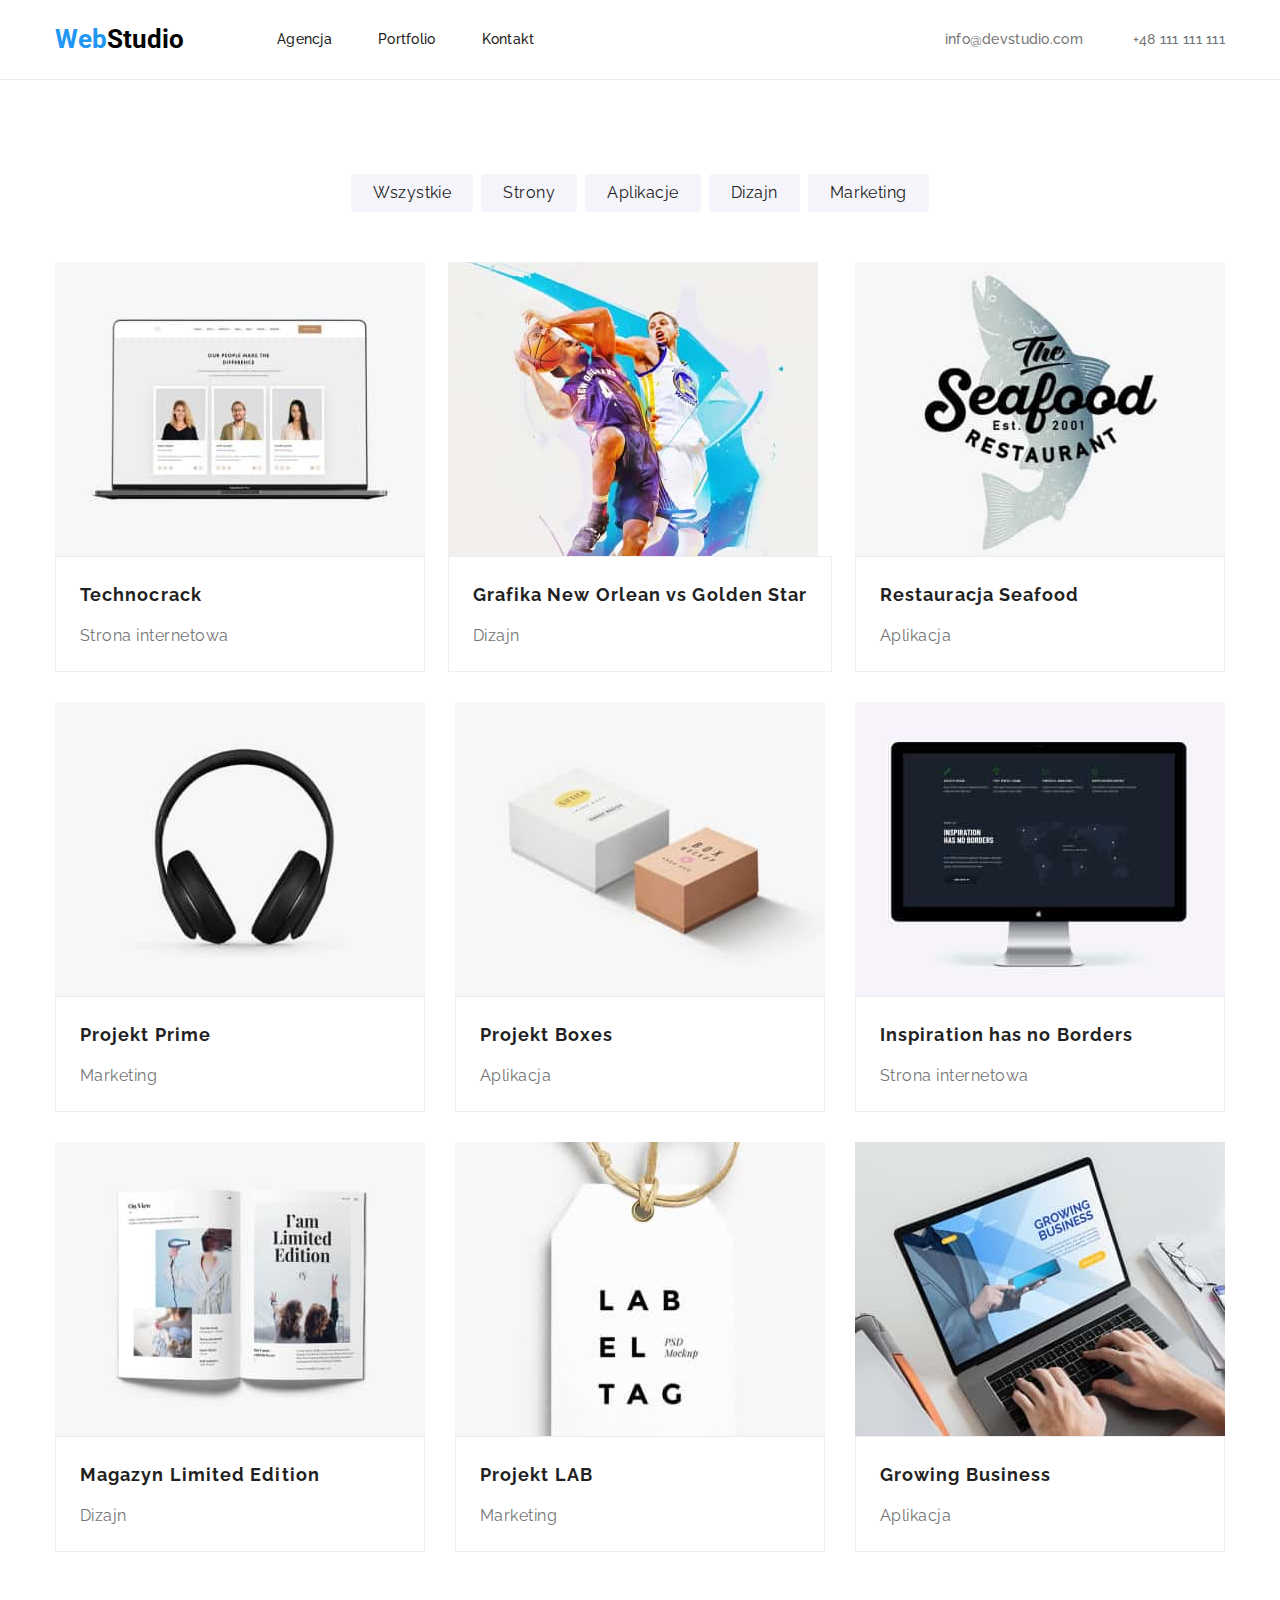
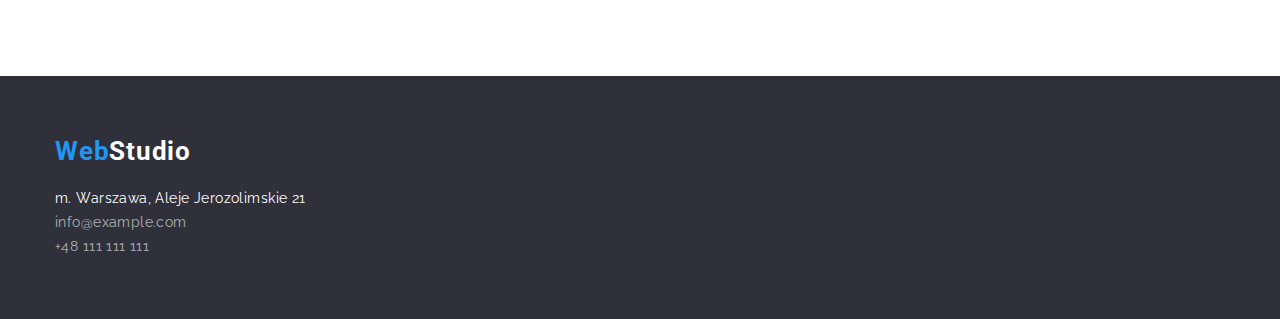
==== portfolio.html @ dfa53b97 "cloned from H3" ====
<!DOCTYPE html>
<html lang="pl">
<head>
    <meta charset="UTF-8">
    <meta http-equiv="X-UA-Compatible" content="IE=edge">
    <meta name="viewport" content="width=device-width, initial-scale=1.0">
    <title>Homework03</title>
    <link rel="stylesheet" href="https://cdnjs.cloudflare.com/ajax/libs/modern-normalize/1.0.0/modern-normalize.min.css"/>
    <link rel="stylesheet" href="./css/styles.css"/>
    <link rel="preconnect" href="https://fonts.googleapis.com">
    <link rel="preconnect" href="https://fonts.gstatic.com" crossorigin>
    <link href="https://fonts.googleapis.com/css2?family=Raleway:wght@700&family=Roboto:wght@400;500;700;900&display=swap" rel="stylesheet">
</head>
<body>
    <header class="header section">
        <div class="container">
            <nav class="navigation">
                <a class="logo-studio" href="index.html"><span class="logo-web">Web</span>Studio</a>
                <ul class="header-nav">
                    <li class="header-nav-list"><a class="header-nav-item" href="index.html">Agencja</a></li>
                    <li class="header-nav-list"><a class="header-nav-item" href="portfolio.html">Portfolio</a></li>
                    <li class="header-nav-list"><a class="header-nav-item" href="#">Kontakt</a></li>
                </ul>
            </nav>
                <ul class="header-contacts">
                    <li class="header-contacts-list"><a class="header-contacts-item" href="mailto:info@devstudio.com">info@devstudio.com</a></li>
                    <li class="header-contacts-list"><a class="header-contacts-item" href="tel:48111111111">+48 111 111 111</a></li>
                </ul>
        </div>
    </header>
    <!-- Buttons Menu -->
    <main>
        <section class="hero-portfolio section">
            <div class="container">
                <ul class="buttons-list no-bullets-list">
                    <li class="buttons-item">
                        <button
                        class="buttons"
                        type="button">Wszystkie</button>
                    </li>
                    <li class="buttons-item">
                        <button
                            class="buttons"
                            type="button">Strony</button>
                    </li>
                    <li class="buttons-item">
                        <button
                            class="buttons"
                            type="button">Aplikacje</button>
                    </li>
                    <li class="buttons-item">
                        <button
                            class="buttons"
                            type="button">Dizajn</button>
                    </li>
                    <li class="buttons-item">
                        <button
                            class="buttons"
                            type="button">Marketing</button>
                    </li>
                </ul>
            </div>
        </section>
    <!-- Main menu pictures -->
        <section class="main-portfolio section">
            <div class="container">
                <ul class="pictures-menu-list no-bullets-list">
                    <li class="pictures-menu-item"><img class="main-menu-flex" src="./images/portfolio/01_laptop.jpg" alt="Laptop" width="370" height="294">
                       <div class="main-menu-caption">
                            <h3 class="main-menu-header">Technocrack</h3>
                            <p class="main-menu-text">Strona internetowa</p>
                       </div>
                    </li>
                    <li class="pictures-menu-item"><img class="main-menu-flex" src="./images/portfolio/02_basketball.jpg" alt="Dizajn" width="370" height="294">
                        <div class="main-menu-caption">
                            <h3 class="main-menu-header">Grafika New Orlean vs Golden Star</h3>
                            <p class="main-menu-text">Dizajn</p>
                        </div>
                    </li>
                    <li class="pictures-menu-item"><img class="main-menu-flex"  src="./images/portfolio/03_restaurant.jpg" alt="Logo Restauracji Seafood" width="370" height="294">
                        <div class="main-menu-caption">
                            <h3 class="main-menu-header">Restauracja Seafood</h3>
                            <p class="main-menu-text">Aplikacja</p>
                        </div>
                    </li>
                    <li class="pictures-menu-item"><img class="main-menu-flex" src="./images/portfolio/04_headphones.jpg" alt="Słuchawki" width="370" height="294">
                        <div class="main-menu-caption">
                            <h3 class="main-menu-header">Projekt Prime</h3>
                            <p class="main-menu-text">Marketing</p>
                        </div>
                    </li>
                    <li class="pictures-menu-item"><img class="main-menu-flex" src="./images/portfolio/05_boxes.jpg" alt="Pudełka" width="370" height="294">
                        <div class="main-menu-caption">
                            <h3 class="main-menu-header">Projekt Boxes</h3>
                            <p class="main-menu-text">Aplikacja</p>
                        </div>
                    </li>
                    <li class="pictures-menu-item"><img class="main-menu-flex" src="./images/portfolio/06_monitor.jpg" alt="Monitor" width="370" height="294">
                        <div class="main-menu-caption">
                            <h3 class="main-menu-header">Inspiration has no Borders</h3>
                            <p class="main-menu-text">Strona internetowa</p>
                        </div>
                    </li>
                    <li class="pictures-menu-item"><img class="main-menu-flex" src="./images/portfolio/07_magazine.jpg" alt="Gazetka" width="370" height="294">
                        <div class="main-menu-caption">
                            <h3 class="main-menu-header">Magazyn Limited Edition</h3>
                            <p class="main-menu-text">Dizajn</p>
                        </div>
                    </li>
                    <li class="pictures-menu-item"><img class="main-menu-flex" src="./images/portfolio/08_tag.jpg" alt="Metka" width="370" height="294">
                        <div class="main-menu-caption">
                            <h3 class="main-menu-header">Projekt LAB</h3>
                            <p class="main-menu-text">Marketing</p>
                        </div>
                    </li>
                    <li class="pictures-menu-item"><img class="main-menu-flex" src="./images/portfolio/09_writting.jpg" alt="Pisanie na laptopie" width="370" height="294">
                        <div class="main-menu-caption">
                            <h3 class="main-menu-header">Growing Business</h3>
                            <p class="main-menu-text">Aplikacja</p>
                        </div>
                    </li>
                </ul>
            </div>
    </section>
    </main>
    <!-- Footer box -->
<footer class="footer-box section">
    <div class="footer container">
            <a class="footer-logo" href="index.html"><span class="logo-web">Web</span>Studio</a>
        <address class="footer-address">
            m. Warszawa, Aleje Jerozolimskie 21 <br>
            <a class="footer-link" href="mailto:info@example.com">info@example.com</a><br>
            <a class="footer-link" href="tel:48111111111">+48 111 111 111</a> 
        </address>
    </div>
</footer>
</body>
</html>
---- css/styles.css ----
:root{
    --brand-blue: #2196F3;
    --main-black: #212121;
    --main-grey: #757575;
    --footer-contact-col: rgba(255, 255, 255, 0.6);
    --background-colour: #2F303A;
    --background-colour-team: #F5F4FA;
    --header-border-colour: #ECECEC;
    --portfolio-main-menu-border-box:  #EEEEEE;
    --logo-black: #000000;
    --white: #FFFFFF;
    --logo-font: "Roboto", sans-serif;
    --text-font: "Raleway", sans-serif;
}
body{
    font-family: var(--text-font);
    font-weight: 400;
    color: var(--main-black);
    margin: 0px auto;
}
/* *,
*::before,
*::after {
    content: "";
    box-sizing: border-box;
} */

h1,
h2,
h3,
h4,
h5,
h6{
    margin: 0;
    }
ul,
ol{
    padding: 0;
    margin: 0;
}
p{
    padding: 0;
}
img{
    display: block;
}

.container{
    width: 1200px;
    padding: 0px 15px;
    align-items:center;
    margin: auto;
}
.section{
    padding-top: 94px;
    padding-bottom: 94px;
}

/* HEADER START */
.header{
    padding: 0;
    border-bottom: 1px solid var(--header-border-colour) ;
}
.header .container{
    width: 1200px;
    display: flex;
    justify-content: space-around;
    align-items: center;
    padding-top: 24px;
    padding-bottom: 24px;
    margin: 0px auto;
}
.navigation{
    display: flex;
    align-items: center;
}
.logo-studio{
    color: var(--logo-black);
    font-size: 26px;
    font-family: var(--logo-font);
    letter-spacing: 0,03em;
    font-style: normal;
    font-weight: 700;
    text-decoration: none;
    line-height: 1.192;

    margin-right: 93px;
}
.logo-web{
    color: var(--brand-blue);
    font-size: 26px;
    font-family: var(--logo-font);
    letter-spacing: 0,03em;
    font-style: normal;
    font-weight: 700;
    text-decoration: none;
    line-height: 1.192;
}

.header-nav{
    font-family: var(--text-font);
    font-size: 14px;
    font-weight: 500;
    font-style: normal;
    letter-spacing: 0.02em;
    line-height: 1.143;
    list-style: none;
    text-decoration: none;

    display: flex;
    align-items: center;

    }
.header-nav:hover,
.header-nav:focus
{
    font-family: var(--text-font);
    font-size: 14px;
    font-weight: 500;
    font-style: normal;
    letter-spacing: 0.02em;
    line-height: 1.143;
    list-style: none;
    color: var(--brand-blue);
    text-decoration: none;
    }

.header-nav-item{
    font-family: var(--text-font);
    font-size: 14px;
    font-weight: 500;
    font-style: normal;
    letter-spacing: 0.02em;
    line-height: 1.143;
    list-style: none;
    text-decoration: none;
    color: var(--main-black);
}
.header-nav-item:hover,
.header-nav-item:focus{
    color: var(--brand-blue);
}
.header-nav-list:not(:last-child){
    margin-right: 46px;
}
.header-contacts{
    display: flex;
    list-style: none;
}
.header-contacts-item{
    font-family: var(--text-font);
    font-size: 14px;
    font-weight: 500;
    font-style: normal;
    text-decoration: none;
    letter-spacing: 0.02em;
    line-height: 1.143;
    color: var(--main-grey);
}
.header-contacts-item:hover,
.header-contacts-item:focus{
    color: var(--brand-blue);
}
.header .header-contacts{
    margin-left: auto;
}
.header-contacts-list:not(:last-child){
    margin-right: 50px;
}
.no-bullets-list{
    list-style: none;
}
/* HEADER END */

/* HERO START */
/* index - hero */
.hero{
    background-color: var(--background-colour);
    padding-top: 200px;
    padding-bottom: 210px;
}
.hero .container{
    width: 696px;
    margin-left: auto;
    margin-right: auto;
    text-align: center;
}
.text-h1{
    font-size: 44px;
    font-family: var(--text-font);
    font-weight: 900;
    letter-spacing: 00.06em;
    line-height: 1.364;
    color: var(--white);
    text-transform: uppercase;

    margin-bottom: 30px;
}

.button-main{
    font-family: var(--text-font);
    font-weight: 700;
    font-size: 16px;
    letter-spacing: 00.06em;
    color: var(--white);
    background-color: var(--brand-blue);
    line-height: 1.875;
    cursor: pointer;
    border-style: none;
    text-align: center;

    border-radius: 4px;
    box-shadow: 0px 4px 4px rgba(0, 0, 0, 0.15);
    padding: 10px 41px;
    margin-right: auto;
    margin-left: auto;
    display: block;
}
/* porfolio - buttons */
.hero-portfolio{
    padding-bottom: 50px;
}
.buttons-list{
    display: flex;
    justify-content: center;
}
.buttons-item:not(:last-child){
    margin-right: 8px;
}
.buttons{
    font-size: 16px;
    line-height: 1.625;
    text-align: center;
    color: var(--main-black);
    border: none;
    cursor: pointer;
    font-family: var(--text-font);
    font-size: 16px;
    font-style: normal;
    letter-spacing: 0.03em;
    background-color: var(--background-colour-team);
    border-radius: 4px;

    height: 38px;
    padding: 6px 22px;
    }
.buttons:hover,
.buttons:focus{
    background-color: var(--brand-blue);
    color: var(--white);
    border: none;
    cursor: pointer;
    font-family: var(--text-font);
    font-size: 16px;
    font-style: normal;
    letter-spacing: 0.03em;
    line-height: 1.625;
    border-radius: 4px;
    box-shadow: 0px 3px 1px rgba(0, 0, 0, 0.1), 0px 1px 2px rgba(0, 0, 0, 0.08),
    0px 2px 2px rgba(0, 0, 0, 0.12);
}
/* HERO END */

/* MAIN START */
/* portfolio - pictures menu */
.main-portfolio{
    padding-top: 0;
}
.pictures-menu-list{
    display: flex;
    justify-content: space-between;
    flex-wrap: wrap;
    }
.pictures-menu-item:not(:last-child){
    margin-bottom: 30px;
    /* margin-right: 30px; */
}
.pictures-menu-item{
    background: var(--white);
      }
.main-menu-header{
    font-family: var(--text-font);
    font-size: 18px;
    font-weight: 700;
    letter-spacing: 0.06em;
    color: var(--main-black);
    line-height: 2;
    padding: 20px 24px 4px 24px;
    }
.main-menu-text{
    font-family: var(--text-font);
    font-size: 16px;
    font-weight: 400;
    letter-spacing: 0.03em;
    color: var(--main-grey);
    line-height: 1.875;
    padding: 4px 24px 20px 24px;
    margin: 0;
}
.main-menu-flex{
    flex-flow: column wrap;
    flex-wrap: wrap;
    justify-content: column;
}
.main-menu-caption{
    border: 1px solid var(--portfolio-main-menu-border-box) ;
    }
    
/* index - nasze atuty */
.nasze-atuty{
    padding-top: 94px;
    padding-bottom: 94px;
}
.nasze-atuty .atuty-list{
    width: 1170px;
    list-style: none;
    display: flex;
    justify-content: center;
}
.atuty-item:not(:last-child){
    margin-right: 30px;
}
.atuty-header{
    font-family: var(--text-font);
    font-size: 14px;
    font-weight: 700;
    letter-spacing: 0.03em;
    color: var(--main-black);
    line-height: 1.143;

    margin-bottom: 10px;
}
.atuty-text{
    font-family: var(--text-font);
    font-size: 14px;
    font-weight: 400;
    letter-spacing: 0.03em;
    color: var(--main-grey);
    line-height: 1.714;
    white-space: pre;
}
/* index - czym się zajmuje */
.activities-list{
    /* margin-bottom: 94px; */
}
.activities{
    /* padding-top: 0;
    padding-bottom: 94px; */
    display: flex;
}
.activities,
.activities-list{
    display: flex;
    justify-content: center;
}
.text-h2{
    font-family: var(--text-font);
    font-size: 36px;
    font-weight: 700;
    letter-spacing: 0.03em;
    color: var(--main-black);
    line-height: 1.167;
    text-align: center;

    margin-bottom: 50px;
}
.activities-item:not(:last-child){
    margin-right: 30px;
}
/* index - nasz zespół */
.team{
    display: flex;
    background-color: var(--background-colour-team);
    /* width: 1200px; */
    justify-content: center;
}
.team .team-list{
    display: flex;
    justify-content: space-between;
}
.team-item:not(:last-child){
    margin-right: 30px;
}
.team-item{
    background-color: var(--white);
    box-shadow: 0px 1px 3px rgba(0, 0, 0, 0.12),
    0px 1px 1px rgba(0, 0, 0, 0.14),
    0px 2px 1px rgba(0, 0, 0, 0.2);
    border-radius: 0px 0px 4px 4px;

}
.team-name{
    font-family: var(--text-font);
    font-size: 16px;
    font-weight: 500;
    letter-spacing: 0.03em;
    color: var(--main-black);
    line-height: 1.188;
    text-align: center;

    margin-top: 30px;
    margin-bottom: 10px;
    /* padding: 99px 59px 99px 290px; */
}
.team-position{
    font-family: var(--text-font);
    font-size: 16px;
    font-weight: 400;
    letter-spacing: 0.03em;
    color: var(--main-grey);
    line-height: 1.188;
    text-align: center;

    margin-bottom: 30px;
}
/* MAIN END */

/* FOOTER START */
.footer-box{
    padding: 0;
    background-color: var(--background-colour);
}
.footer{
    padding-top: 60px;
}
.footer-logo{
    color: var(--white);
    font-size: 26px;
    font-family: var(--logo-font);
    letter-spacing: 0.03em;
    font-weight: 700;
    text-decoration: none;
    line-height: 1.192;

    margin-bottom: 20px;
}
.footer-address{
    color: var(--white);
    font-family: var(--text-font);
    font-weight: 400;
    font-size: 14px;
    font-style: normal;
    letter-spacing: 0.03em;
    line-height: 1.714;

    padding-bottom: 60px;
    padding-top: 20px;
}
.footer-link{
    color:var(--white) ;
    opacity: 60%;
    text-decoration: none;
    font-family: var(--text-font);
    font-weight: 400;
    font-size: 14px;
    letter-spacing: 3%;
    line-height: 1.714;

}
.footer-link:hover,
.footer-link:focus{
    color: var(--brand-blue);
    text-decoration: none;
    font-family: var(--text-font);
    font-weight: 400;
    font-size: 14px;
    font-style: normal;
    letter-spacing: 0.03em;
    line-height: 1.714;
}
.footer-address:not(:last-child){
    margin-bottom: 9px;
}
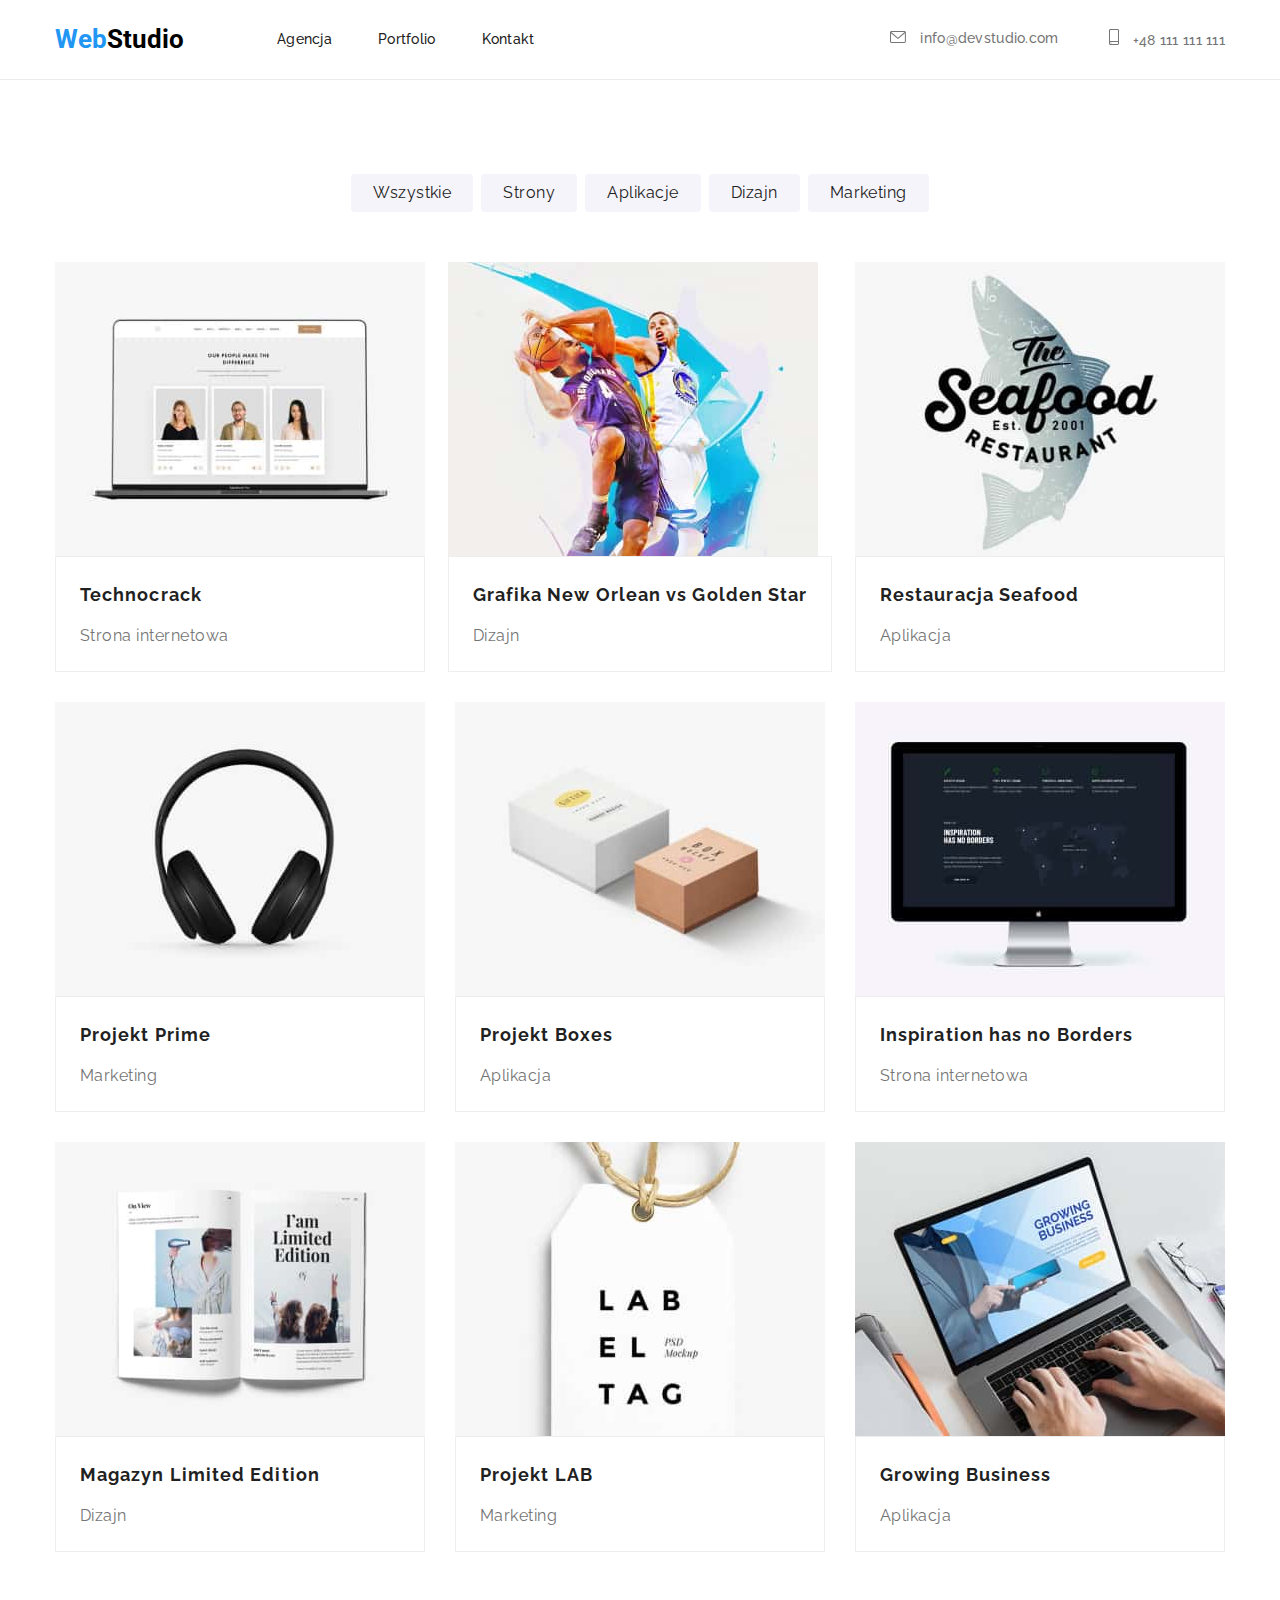
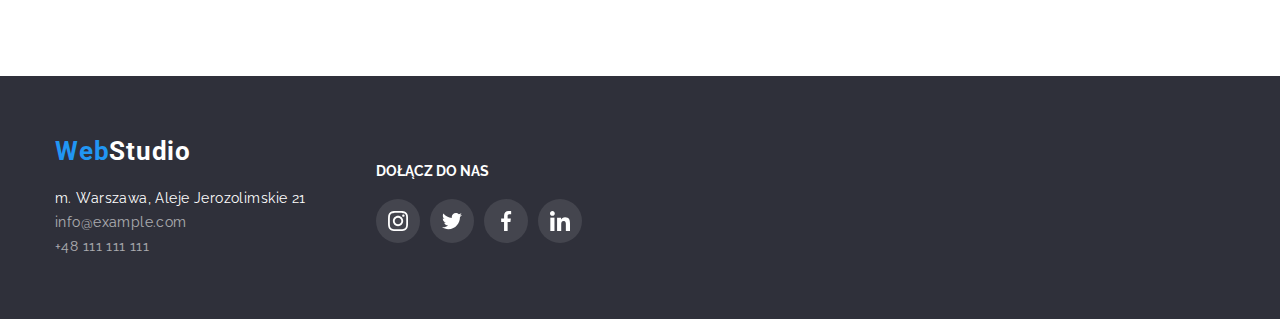
==== commit 6daf24b0: "corrections added" ====
--- a/portfolio.html
+++ b/portfolio.html
@@ -15,17 +15,25 @@
     <header class="header section">
         <div class="container">
             <nav class="navigation">
-                <a class="logo-studio" href="index.html"><span class="logo-web">Web</span>Studio</a>
+            <a class="logo-studio" href="index.html"><span class="logo-web">Web</span>Studio</a>
                 <ul class="header-nav">
                     <li class="header-nav-list"><a class="header-nav-item" href="index.html">Agencja</a></li>
                     <li class="header-nav-list"><a class="header-nav-item" href="portfolio.html">Portfolio</a></li>
                     <li class="header-nav-list"><a class="header-nav-item" href="#">Kontakt</a></li>
                 </ul>
             </nav>
-                <ul class="header-contacts">
-                    <li class="header-contacts-list"><a class="header-contacts-item" href="mailto:info@devstudio.com">info@devstudio.com</a></li>
-                    <li class="header-contacts-list"><a class="header-contacts-item" href="tel:48111111111">+48 111 111 111</a></li>
-                </ul>
+            <ul class="header-contacts">
+                <li class="header-contacts-list"><a class="header-contacts-item" href="mailto:info@devstudio.com">
+                    <svg class="contact-icon" width="16" height="12">
+                        <use href="./images/sprite.svg#icon-envelope"></use>
+                    </svg>
+                    info@devstudio.com</a></li>
+                <li class="header-contacts-list"><a class="header-contacts-item" href="tel:48111111111">
+                    <svg class="contact-icon" width="10" height="16">
+                        <use href="./images/sprite.svg#icon-smartphone"></use>
+                    </svg>
+                    +48 111 111 111</a></li>
+            </ul>
         </div>
     </header>
     <!-- Buttons Menu -->
@@ -124,15 +132,42 @@
     </section>
     </main>
     <!-- Footer box -->
-<footer class="footer-box section">
-    <div class="footer container">
-            <a class="footer-logo" href="index.html"><span class="logo-web">Web</span>Studio</a>
-        <address class="footer-address">
-            m. Warszawa, Aleje Jerozolimskie 21 <br>
-            <a class="footer-link" href="mailto:info@example.com">info@example.com</a><br>
-            <a class="footer-link" href="tel:48111111111">+48 111 111 111</a> 
-        </address>
-    </div>
-</footer>
+    <footer class="footer-box section">
+        <div class="container">
+            <div class="footer">
+             <a class="footer-logo" href="index.html"><span class="logo-web">Web</span>Studio</a>
+             <address class="footer-address"> 
+                m. Warszawa, Aleje Jerozolimskie 21 <br>
+                <a class="footer-link" href="mailto:info@example.com">info@example.com</a><br>
+                <a class="footer-link" href="tel:48111111111">+48 111 111 111</a>
+            </address>
+            </div>
+            <div class="footer-social">
+                <h4 class="footer-h4">Dołącz do nas</h4>
+                <ul class="footer-social-list no-bullets-list">
+                    <li class="footer-social-item"><a class="footer-social-link" href="#">
+                        <svg class="footer-social-icon" width="20" height="20">
+                         <use href="./images/sprite.svg#icon-instagram"></use>
+                        </svg>
+                    </a></li>
+                    <li class="footer-social-item"><a class="footer-social-link" href="#">
+                        <svg class="footer-social-icon" width="20" height="20">
+                            <use href="./images/sprite.svg#icon-twitter"></use>
+                        </svg>
+                    </a></li>
+                    <li class="footer-social-item"><a class="footer-social-link" href="#">
+                        <svg class="footer-social-icon" width="20" height="20">
+                            <use href="./images/sprite.svg#icon-facebook"></use>
+                        </svg>
+                    </a></li>
+                    <li class="footer-social-item"><a class="footer-social-link" href="#">
+                        <svg class="footer-social-icon" width="20" height="20">
+                            <use href="./images/sprite.svg#icon-linkedin"></use>
+                        </svg>
+                    </a></li>
+                </ul>
+            </div>
+        </div>
+    </footer> 
 </body>
 </html>--- a/css/styles.css
+++ b/css/styles.css
@@ -2,6 +2,7 @@
     --brand-blue: #2196F3;
     --main-black: #212121;
     --main-grey: #757575;
+    --icon-grey: #AFB1B8;
     --footer-contact-col: rgba(255, 255, 255, 0.6);
     --background-colour: #2F303A;
     --background-colour-team: #F5F4FA;
@@ -55,6 +56,9 @@
     padding-top: 94px;
     padding-bottom: 94px;
 }
+.no-bullets-list{
+    list-style: none;
+}
 
 /* HEADER START */
 .header{
@@ -109,7 +113,6 @@
 
     display: flex;
     align-items: center;
-
     }
 .header-nav:hover,
 .header-nav:focus
@@ -156,10 +159,12 @@
     letter-spacing: 0.02em;
     line-height: 1.143;
     color: var(--main-grey);
-}
+    fill: var(--main-grey);
+    }
 .header-contacts-item:hover,
 .header-contacts-item:focus{
     color: var(--brand-blue);
+    fill: var(--brand-blue);
 }
 .header .header-contacts{
     margin-left: auto;
@@ -167,17 +172,26 @@
 .header-contacts-list:not(:last-child){
     margin-right: 50px;
 }
-.no-bullets-list{
-    list-style: none;
-}
+.contact-icon{
+    margin-right: 10px;
+}
+
 /* HEADER END */
 
 /* HERO START */
 /* index - hero */
 .hero{
+    background-image: 
+    linear-gradient(
+        rgba(47, 48, 58, 0.4),
+        rgba(47, 48, 58, 0.4)),
+        url("../images/hero-bg.jpg");
     background-color: var(--background-colour);
     padding-top: 200px;
-    padding-bottom: 210px;
+    padding-bottom: 200px;
+    background-repeat: no-repeat;  
+    background-position: center;
+    background-size: 1600px 600px;
 }
 .hero .container{
     width: 696px;
@@ -278,6 +292,12 @@
 .pictures-menu-item{
     background: var(--white);
       }
+.pictures-menu-item:hover,
+.pictures-menu-item:focus{
+    box-shadow: 0px 1px 1px rgba(0, 0, 0, 0.12), 
+                0px 4px 4px rgba(0, 0, 0, 0.06), 
+                1px 4px 6px rgba(0, 0, 0, 0.16);
+}
 .main-menu-header{
     font-family: var(--text-font);
     font-size: 18px;
@@ -338,6 +358,13 @@
     color: var(--main-grey);
     line-height: 1.714;
     white-space: pre;
+}
+.atuty-icon{
+    background-color: var(--background-colour-team);
+    width: 270px;
+    height: 120px;
+    padding: 25px 100px;
+    margin-bottom: 30px;
 }
 /* index - czym się zajmuje */
 .activities-list{
@@ -413,6 +440,68 @@
 
     margin-bottom: 30px;
 }
+.social-list{
+    display: flex;
+    align-content: center;
+    justify-content: space-around;
+    margin-bottom: 30px;
+    padding-left: 32px;
+    padding-right: 32px;
+}
+.social-list-item{}
+.social-list-link{
+    display: flex;
+    align-items: center;
+    justify-content: center;
+    fill: var(--icon-grey);
+    width: 44px;
+    height: 44px;
+    background-color: var(--white);
+    border-radius: 50%;
+}
+.social-list-link:hover,
+.social-list-link:focus{
+    fill: var(--white);
+    width: 44px;
+    height: 44px;
+    background-color: var(--brand-blue);
+    border-radius: 50%;
+}
+.social-icon{
+    width: 20px;
+    height: 20px;
+}
+.social-icon:hover,
+.social-icon:focus{
+    fill: var(--white);
+}
+/* Nasi klienci */
+.clients{}
+
+.clients-list{
+    display: flex;
+    align-content: center;
+    justify-content: space-between;
+}
+
+.clients-item:not(:last-child){
+    margin-right: 30px;
+}
+.clients-link{
+    display: flex;
+    padding: 18px 32px 14px 32px;
+    border: 1px solid var(--icon-grey);
+    border-radius: 4px;
+    fill: var(--icon-grey);
+}
+
+.clients-link:hover,
+.clients-link:focus{
+    fill: var(--brand-blue);
+    border-color: var(--brand-blue);
+}
+
+
 /* MAIN END */
 
 /* FOOTER START */
@@ -420,8 +509,12 @@
     padding: 0;
     background-color: var(--background-colour);
 }
+.footer-box .container{
+    display: flex;
+}
 .footer{
     padding-top: 60px;
+    margin-right: 70px;
 }
 .footer-logo{
     color: var(--white);
@@ -471,3 +564,44 @@
 .footer-address:not(:last-child){
     margin-bottom: 9px;
 }
+
+/* footer social */
+.footer-social{
+    padding-top: 12px;
+    }
+.footer-h4{
+    font-family: var(--text-font);
+    font-weight: 700;
+    font-size: 14px;
+    line-height: 1.143;
+    letter-spacing: 3%;
+    text-transform: uppercase;
+    color: var(--white);
+    margin-bottom: 20px;
+}
+.footer-social-list{
+    display: flex;
+    justify-content: space-between;
+    align-items: center;
+}
+.footer-social-item:not(:last-child){
+    margin-right: 10px;
+}
+.footer-social-link{
+    display: flex;
+    padding: 12px;
+    width: 44px;
+    height: 44px;
+    border-radius: 50%;
+    background-color: rgba(255, 255, 255, 0.1); 
+}
+.footer-social-link:hover,
+.footer-social-link:focus{
+    width: 44px;
+    height: 44px;
+    background-color: var(--brand-blue);
+    border-radius: 50%;
+}
+.footer-social-icon{
+    fill: var(--white);
+}